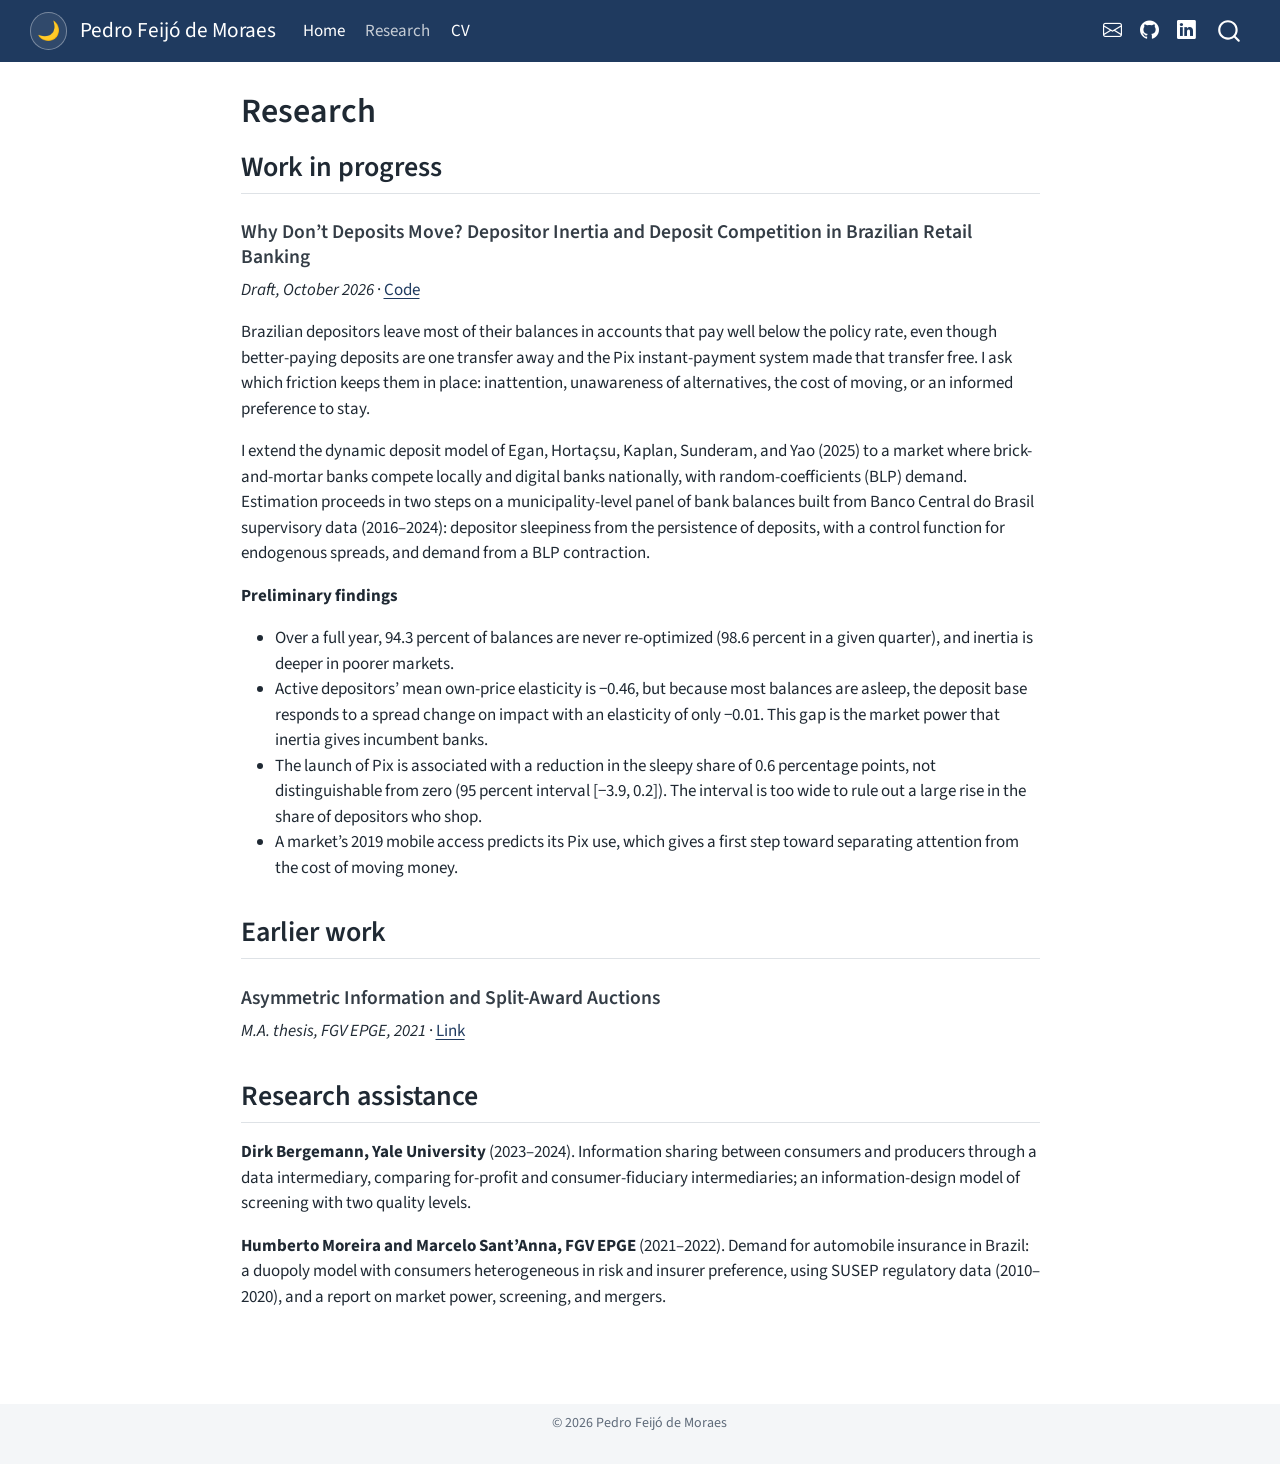
==== docs/research.html @ 3ba35880 "Initial site" ====
<!DOCTYPE html>
<html xmlns="http://www.w3.org/1999/xhtml" lang="en" xml:lang="en"><head>

<meta charset="utf-8">
<meta name="generator" content="quarto-1.10.19">

<meta name="viewport" content="width=device-width, initial-scale=1.0, user-scalable=yes">


<title>Research – Pedro Feijó de Moraes</title>
<style>
/* Default styles provided by pandoc.
** See https://pandoc.org/MANUAL.html#variables-for-html for config info.
*/
span.smallcaps{font-variant: small-caps;}
div.columns{display: flex; gap: 1.5em;}
div.column{flex: auto;}
@media screen {
div.columns{gap: min(4vw, 1.5em);}
div.column{overflow-x: auto;}
}
div.hanging-indent{margin-left: 1.5em; text-indent: -1.5em;}
ul.task-list{list-style: none;}
ul.task-list li input[type="checkbox"] {
  width: 0.8em;
  margin: 0 0.8em 0.2em -1em; /* quarto-specific, see https://github.com/quarto-dev/quarto-cli/issues/4556 */ 
  vertical-align: middle;
}
</style>


<script src="site_libs/quarto-nav/quarto-nav.js"></script>
<script src="site_libs/quarto-nav/headroom.min.js"></script>
<script src="site_libs/clipboard/clipboard.min.js"></script>
<script src="site_libs/quarto-search/autocomplete.umd.js"></script>
<script src="site_libs/quarto-search/fuse.min.js"></script>
<script src="site_libs/quarto-search/quarto-search.js"></script>
<meta name="quarto:offset" content="./">
<script src="site_libs/quarto-html/quarto.js" type="module"></script>
<script src="site_libs/quarto-html/tabsets/tabsets.js" type="module"></script>
<script src="site_libs/quarto-html/popper.min.js"></script>
<script src="site_libs/quarto-html/tippy.umd.min.js"></script>
<script src="site_libs/quarto-html/anchor.min.js"></script>
<link href="site_libs/quarto-html/tippy.css" rel="stylesheet">
<link href="site_libs/quarto-html/quarto-syntax-highlighting-bf27225e3a48a9273f3daa8f8e829971.css" rel="stylesheet" class="quarto-color-scheme" id="quarto-text-highlighting-styles">
<link href="site_libs/quarto-html/quarto-syntax-highlighting-dark-b626d73c4c936ccc3cb08be7d45d1df6.css" rel="stylesheet" class="quarto-color-scheme quarto-color-alternate" id="quarto-text-highlighting-styles">
<link href="site_libs/quarto-html/quarto-syntax-highlighting-bf27225e3a48a9273f3daa8f8e829971.css" rel="stylesheet" class="quarto-color-scheme-extra" id="quarto-text-highlighting-styles">
<script src="site_libs/bootstrap/bootstrap.min.js"></script>
<link href="site_libs/bootstrap/bootstrap-icons.css" rel="stylesheet">
<link href="site_libs/bootstrap/bootstrap-3807ac1001681c2d82d5c0e9f67bdc67.min.css" rel="stylesheet" append-hash="true" class="quarto-color-scheme" id="quarto-bootstrap" data-mode="light">
<link href="site_libs/bootstrap/bootstrap-dark-e2264db2a15d56cf4377d426c6106c32.min.css" rel="stylesheet" append-hash="true" class="quarto-color-scheme quarto-color-alternate" id="quarto-bootstrap" data-mode="dark">
<link href="site_libs/bootstrap/bootstrap-3807ac1001681c2d82d5c0e9f67bdc67.min.css" rel="stylesheet" append-hash="true" class="quarto-color-scheme-extra" id="quarto-bootstrap" data-mode="light">
<script id="quarto-search-options" type="application/json">{
  "location": "navbar",
  "copy-button": false,
  "collapse-after": 3,
  "panel-placement": "end",
  "type": "overlay",
  "limit": 50,
  "keyboard-shortcut": [
    "f",
    "/",
    "s"
  ],
  "show-item-context": false,
  "language": {
    "search-no-results-text": "No results",
    "search-matching-documents-text": "matching documents",
    "search-copy-link-title": "Copy link to search",
    "search-hide-matches-text": "Hide additional matches",
    "search-more-match-text": "more match in this document",
    "search-more-matches-text": "more matches in this document",
    "search-clear-button-title": "Clear",
    "search-text-placeholder": "",
    "search-detached-cancel-button-title": "Cancel",
    "search-submit-button-title": "Submit",
    "search-label": "Search"
  }
}</script>
<style>html{ scroll-behavior: smooth; }</style>


<link rel="stylesheet" href="styles.css">
</head>

<body class="nav-fixed fullcontent quarto-light"><script id="quarto-html-before-body" type="application/javascript">
    const toggleBodyColorMode = (bsSheetEl) => {
      const mode = bsSheetEl.getAttribute("data-mode");
      const bodyEl = window.document.querySelector("body");
      if (mode === "dark") {
        bodyEl.classList.add("quarto-dark");
        bodyEl.classList.remove("quarto-light");
      } else {
        bodyEl.classList.add("quarto-light");
        bodyEl.classList.remove("quarto-dark");
      }
    }
    const toggleBodyColorPrimary = () => {
      const bsSheetEl = window.document.querySelector("link#quarto-bootstrap:not([rel=disabled-stylesheet])");
      if (bsSheetEl) {
        toggleBodyColorMode(bsSheetEl);
      }
    }
    const setColorSchemeToggle = (alternate) => {
      const toggles = window.document.querySelectorAll('.quarto-color-scheme-toggle');
      for (let i=0; i < toggles.length; i++) {
        const toggle = toggles[i];
        if (toggle) {
          if (alternate) {
            toggle.classList.add("alternate");
          } else {
            toggle.classList.remove("alternate");
          }
        }
      }
    };
    const toggleColorMode = (alternate) => {
      // Switch the stylesheets
      const primaryStylesheets = window.document.querySelectorAll('link.quarto-color-scheme:not(.quarto-color-alternate)');
      const alternateStylesheets = window.document.querySelectorAll('link.quarto-color-scheme.quarto-color-alternate');
      manageTransitions('#quarto-margin-sidebar .nav-link', false);
      if (alternate) {
        // note: dark is layered on light, we don't disable primary!
        enableStylesheet(alternateStylesheets);
        for (const sheetNode of alternateStylesheets) {
          if (sheetNode.id === "quarto-bootstrap") {
            toggleBodyColorMode(sheetNode);
          }
        }
      } else {
        disableStylesheet(alternateStylesheets);
        enableStylesheet(primaryStylesheets)
        toggleBodyColorPrimary();
      }
      manageTransitions('#quarto-margin-sidebar .nav-link', true);
      // Switch the toggles
      setColorSchemeToggle(alternate)
      // Hack to workaround the fact that safari doesn't
      // properly recolor the scrollbar when toggling (#1455)
      if (navigator.userAgent.indexOf('Safari') > 0 && navigator.userAgent.indexOf('Chrome') == -1) {
        manageTransitions("body", false);
        window.scrollTo(0, 1);
        setTimeout(() => {
          window.scrollTo(0, 0);
          manageTransitions("body", true);
        }, 40);
      }
    }
    const disableStylesheet = (stylesheets) => {
      for (let i=0; i < stylesheets.length; i++) {
        const stylesheet = stylesheets[i];
        stylesheet.rel = 'disabled-stylesheet';
      }
    }
    const enableStylesheet = (stylesheets) => {
      for (let i=0; i < stylesheets.length; i++) {
        const stylesheet = stylesheets[i];
        if(stylesheet.rel !== 'stylesheet') { // for Chrome, which will still FOUC without this check
          stylesheet.rel = 'stylesheet';
        }
      }
    }
    const manageTransitions = (selector, allowTransitions) => {
      const els = window.document.querySelectorAll(selector);
      for (let i=0; i < els.length; i++) {
        const el = els[i];
        if (allowTransitions) {
          el.classList.remove('notransition');
        } else {
          el.classList.add('notransition');
        }
      }
    }
    const isFileUrl = () => {
      return window.location.protocol === 'file:';
    }
    const hasAlternateSentinel = () => {
      let styleSentinel = getColorSchemeSentinel();
      if (styleSentinel !== null) {
        return styleSentinel === "alternate";
      } else {
        return false;
      }
    }
    const setStyleSentinel = (alternate) => {
      const value = alternate ? "alternate" : "default";
      if (!isFileUrl()) {
        window.localStorage.setItem("quarto-color-scheme", value);
      } else {
        localAlternateSentinel = value;
      }
    }
    const getColorSchemeSentinel = () => {
      if (!isFileUrl()) {
        const storageValue = window.localStorage.getItem("quarto-color-scheme");
        return storageValue != null ? storageValue : localAlternateSentinel;
      } else {
        return localAlternateSentinel;
      }
    }
    const toggleGiscusIfUsed = (isAlternate, darkModeDefault) => {
      const baseTheme = document.querySelector('#giscus-base-theme')?.value ?? 'light';
      const alternateTheme = document.querySelector('#giscus-alt-theme')?.value ?? 'dark';
      let newTheme = '';
      if(authorPrefersDark) {
        newTheme = isAlternate ? baseTheme : alternateTheme;
      } else {
        newTheme = isAlternate ? alternateTheme : baseTheme;
      }
      const changeGiscusTheme = () => {
        // From: https://github.com/giscus/giscus/issues/336
        const sendMessage = (message) => {
          const iframe = document.querySelector('iframe.giscus-frame');
          if (!iframe) return;
          iframe.contentWindow.postMessage({ giscus: message }, 'https://giscus.app');
        }
        sendMessage({
          setConfig: {
            theme: newTheme
          }
        });
      }
      const isGiscussLoaded = window.document.querySelector('iframe.giscus-frame') !== null;
      if (isGiscussLoaded) {
        changeGiscusTheme();
      }
    };
    const authorPrefersDark = false;
    const darkModeDefault = authorPrefersDark;
      document.querySelector('link#quarto-text-highlighting-styles.quarto-color-scheme-extra').rel = 'disabled-stylesheet';
      document.querySelector('link#quarto-bootstrap.quarto-color-scheme-extra').rel = 'disabled-stylesheet';
    let localAlternateSentinel = darkModeDefault ? 'alternate' : 'default';
    // Dark / light mode switch
    window.quartoToggleColorScheme = () => {
      // Read the current dark / light value
      let toAlternate = !hasAlternateSentinel();
      toggleColorMode(toAlternate);
      setStyleSentinel(toAlternate);
      toggleGiscusIfUsed(toAlternate, darkModeDefault);
      window.dispatchEvent(new Event('resize'));
    };
    // Switch to dark mode if need be
    if (hasAlternateSentinel()) {
      toggleColorMode(true);
    } else {
      toggleColorMode(false);
    }
  </script>

<div id="quarto-search-results"></div>
  <header id="quarto-header" class="headroom fixed-top">
    <nav class="navbar navbar-expand-lg " data-bs-theme="dark">
      <div class="navbar-container container-fluid">
      <div class="navbar-brand-container mx-auto">
    <a class="navbar-brand" href="./index.html">
    <span class="navbar-title">Pedro Feijó de Moraes</span>
    </a>
  </div>
            <div id="quarto-search" class="" title="Search"></div>
          <button class="navbar-toggler" type="button" data-bs-toggle="collapse" data-bs-target="#navbarCollapse" aria-controls="navbarCollapse" role="menu" aria-expanded="false" aria-label="Toggle navigation" onclick="if (window.quartoToggleHeadroom) { window.quartoToggleHeadroom(); }">
  <span class="navbar-toggler-icon"></span>
</button>
          <div class="collapse navbar-collapse" id="navbarCollapse">
            <ul class="navbar-nav navbar-nav-scroll me-auto">
  <li class="nav-item">
    <a class="nav-link" href="./index.html"> 
<span class="menu-text">Home</span></a>
  </li>  
  <li class="nav-item">
    <a class="nav-link active" href="./research.html" aria-current="page"> 
<span class="menu-text">Research</span></a>
  </li>  
  <li class="nav-item">
    <a class="nav-link" href="./cv.html"> 
<span class="menu-text">CV</span></a>
  </li>  
</ul>
            <ul class="navbar-nav navbar-nav-scroll ms-auto">
  <li class="nav-item compact">
    <a class="nav-link" href="mailto:pedro.feijodemoraes@yale.edu"> <i class="bi bi-envelope" role="img" aria-label="Email">
</i> 
<span class="menu-text"></span></a>
  </li>  
  <li class="nav-item compact">
    <a class="nav-link" href="https://github.com/PFeijodeMoraes23"> <i class="bi bi-github" role="img" aria-label="GitHub">
</i> 
<span class="menu-text"></span></a>
  </li>  
  <li class="nav-item compact">
    <a class="nav-link" href="https://bit.ly/3qxJaco"> <i class="bi bi-linkedin" role="img" aria-label="LinkedIn">
</i> 
<span class="menu-text"></span></a>
  </li>  
</ul>
          </div> <!-- /navcollapse -->
            <div class="quarto-navbar-tools">
  <a href="" class="quarto-color-scheme-toggle quarto-navigation-tool  px-1" onclick="window.quartoToggleColorScheme(); return false;" title="Toggle dark mode"><i class="bi"></i></a>
</div>
      </div> <!-- /container-fluid -->
    </nav>
</header>
<!-- content -->
<div id="quarto-content" class="quarto-container page-columns page-rows-contents page-layout-article page-navbar">
<!-- sidebar -->
<!-- margin-sidebar -->
    
<!-- main -->
<main class="content" id="quarto-document-content">


<header id="title-block-header" class="quarto-title-block default">
<div class="quarto-title">
<h1 class="title">Research</h1>
</div>



<div class="quarto-title-meta">

    
  
    
  </div>
  


</header>


<section id="work-in-progress" class="level2">
<h2 class="anchored" data-anchor-id="work-in-progress">Work in progress</h2>
<section id="why-dont-deposits-move-depositor-inertia-and-deposit-competition-in-brazilian-retail-banking" class="level3">
<h3 class="anchored" data-anchor-id="why-dont-deposits-move-depositor-inertia-and-deposit-competition-in-brazilian-retail-banking">Why Don’t Deposits Move? Depositor Inertia and Deposit Competition in Brazilian Retail Banking</h3>
<p><em>Draft, October 2026</em> · <a href="https://github.com/PFeijodeMoraes23/Deposit_Competition_Code">Code</a></p>
<p>Brazilian depositors leave most of their balances in accounts that pay well below the policy rate, even though better-paying deposits are one transfer away and the Pix instant-payment system made that transfer free. I ask which friction keeps them in place: inattention, unawareness of alternatives, the cost of moving, or an informed preference to stay.</p>
<p>I extend the dynamic deposit model of Egan, Hortaçsu, Kaplan, Sunderam, and Yao (2025) to a market where brick-and-mortar banks compete locally and digital banks nationally, with random-coefficients (BLP) demand. Estimation proceeds in two steps on a municipality-level panel of bank balances built from Banco Central do Brasil supervisory data (2016–2024): depositor sleepiness from the persistence of deposits, with a control function for endogenous spreads, and demand from a BLP contraction.</p>
<p><strong>Preliminary findings</strong></p>
<ul>
<li>Over a full year, 94.3 percent of balances are never re-optimized (98.6 percent in a given quarter), and inertia is deeper in poorer markets.</li>
<li>Active depositors’ mean own-price elasticity is −0.46, but because most balances are asleep, the deposit base responds to a spread change on impact with an elasticity of only −0.01. This gap is the market power that inertia gives incumbent banks.</li>
<li>The launch of Pix is associated with a reduction in the sleepy share of 0.6 percentage points, not distinguishable from zero (95 percent interval [−3.9, 0.2]). The interval is too wide to rule out a large rise in the share of depositors who shop.</li>
<li>A market’s 2019 mobile access predicts its Pix use, which gives a first step toward separating attention from the cost of moving money.</li>
</ul>
</section>
</section>
<section id="earlier-work" class="level2">
<h2 class="anchored" data-anchor-id="earlier-work">Earlier work</h2>
<section id="asymmetric-information-and-split-award-auctions" class="level3">
<h3 class="anchored" data-anchor-id="asymmetric-information-and-split-award-auctions">Asymmetric Information and Split-Award Auctions</h3>
<p><em>M.A.&nbsp;thesis, FGV EPGE, 2021</em> · <a href="https://hdl.handle.net/10438/30694">Link</a></p>
</section>
</section>
<section id="research-assistance" class="level2">
<h2 class="anchored" data-anchor-id="research-assistance">Research assistance</h2>
<p><strong>Dirk Bergemann, Yale University</strong> (2023–2024). Information sharing between consumers and producers through a data intermediary, comparing for-profit and consumer-fiduciary intermediaries; an information-design model of screening with two quality levels.</p>
<p><strong>Humberto Moreira and Marcelo Sant’Anna, FGV EPGE</strong> (2021–2022). Demand for automobile insurance in Brazil: a duopoly model with consumers heterogeneous in risk and insurer preference, using SUSEP regulatory data (2010–2020), and a report on market power, screening, and mergers.</p>


</section>

</main> <!-- /main -->
<!-- ============================================================
  theme-toggle.html  –  Moon/sun button for light/dark mode
  Included after the body by _quarto.yml. Quarto still handles the
  switch itself (and remembers the choice); this only replaces its
  navbar icon with a round button at the top left showing 🌙 in
  light mode and ☀️ in dark mode. The default icon is hidden in
  styles.css.
  ============================================================ -->
<script>
(function () {
  function isDark() { return document.body.classList.contains("quarto-dark"); }
  function paint(btn) {
    btn.textContent = isDark() ? "☀️" : "🌙";
    btn.setAttribute("aria-label", isDark() ? "Switch to light mode" : "Switch to dark mode");
    btn.title = btn.getAttribute("aria-label");
  }
  function init() {
    var quartoToggle = document.querySelector("a.quarto-color-scheme-toggle");
    var navbar = document.querySelector("#quarto-header nav .navbar-container")
              || document.querySelector("nav.navbar .container-fluid");
    if (!quartoToggle || !navbar) { return; }
    var btn = document.createElement("button");
    btn.id = "pfm-theme-toggle";
    btn.type = "button";
    btn.className = "pfm-theme-toggle";
    paint(btn);
    btn.addEventListener("click", function () {
      quartoToggle.click();            // Quarto swaps the stylesheets
      setTimeout(function () { paint(btn); }, 50);
    });
    navbar.insertBefore(btn, navbar.firstChild);
  }
  if (document.readyState === "loading") {
    document.addEventListener("DOMContentLoaded", init);
  } else { init(); }
})();
</script>
<script id="quarto-html-after-body" type="application/javascript">
  window.document.addEventListener("DOMContentLoaded", function (event) {
    // Ensure there is a toggle, if there isn't float one in the top right
    if (window.document.querySelector('.quarto-color-scheme-toggle') === null) {
      const a = window.document.createElement('a');
      a.classList.add('top-right');
      a.classList.add('quarto-color-scheme-toggle');
      a.href = "";
      a.onclick = function() { try { window.quartoToggleColorScheme(); } catch {} return false; };
      const i = window.document.createElement("i");
      i.classList.add('bi');
      a.appendChild(i);
      window.document.body.appendChild(a);
    }
    setColorSchemeToggle(hasAlternateSentinel())
    const icon = "";
    const anchorJS = new window.AnchorJS();
    anchorJS.options = {
      placement: 'right',
      icon: icon
    };
    anchorJS.add('.anchored');
    const isCodeAnnotation = (el) => {
      for (const clz of el.classList) {
        if (clz.startsWith('code-annotation-')) {                     
          return true;
        }
      }
      return false;
    }
    const onCopySuccess = function(e) {
      // button target
      const button = e.trigger;
      // don't keep focus
      button.blur();
      // flash "checked"
      button.classList.add('code-copy-button-checked');
      var currentTitle = button.getAttribute("title");
      button.setAttribute("title", "Copied!");
      let tooltip;
      if (window.bootstrap) {
        button.setAttribute("data-bs-toggle", "tooltip");
        button.setAttribute("data-bs-placement", "left");
        button.setAttribute("data-bs-title", "Copied!");
        tooltip = new bootstrap.Tooltip(button, 
          { trigger: "manual", 
            customClass: "code-copy-button-tooltip",
            offset: [0, -8]});
        tooltip.show();    
      }
      setTimeout(function() {
        if (tooltip) {
          tooltip.hide();
          button.removeAttribute("data-bs-title");
          button.removeAttribute("data-bs-toggle");
          button.removeAttribute("data-bs-placement");
        }
        button.setAttribute("title", currentTitle);
        button.classList.remove('code-copy-button-checked');
      }, 1000);
      // clear code selection
      e.clearSelection();
    }
    const getTextToCopy = function(trigger) {
      const outerScaffold = trigger.parentElement.cloneNode(true);
      const codeEl = outerScaffold.querySelector('code');
      for (const childEl of codeEl.children) {
        if (isCodeAnnotation(childEl)) {
          childEl.remove();
        }
      }
      return codeEl.innerText;
    }
    const clipboard = new window.ClipboardJS('.code-copy-button:not([data-in-quarto-modal])', {
      text: getTextToCopy
    });
    clipboard.on('success', onCopySuccess);
    if (window.document.getElementById('quarto-embedded-source-code-modal')) {
      const clipboardModal = new window.ClipboardJS('.code-copy-button[data-in-quarto-modal]', {
        text: getTextToCopy,
        container: window.document.getElementById('quarto-embedded-source-code-modal')
      });
      clipboardModal.on('success', onCopySuccess);
    }
      var localhostRegex = new RegExp(/^(?:http|https):\/\/localhost\:?[0-9]*\//);
      var mailtoRegex = new RegExp(/^mailto:/);
        var filterRegex = new RegExp("https:\/\/pfeijodemoraes23\.github\.io");
      var isInternal = (href) => {
          return filterRegex.test(href) || localhostRegex.test(href) || mailtoRegex.test(href);
      }
      // Inspect non-navigation links and adorn them if external
     var links = window.document.querySelectorAll('a[href]:not(.nav-link):not(.navbar-brand):not(.toc-action):not(.sidebar-link):not(.sidebar-item-toggle):not(.pagination-link):not(.no-external):not([aria-hidden]):not(.dropdown-item):not(.quarto-navigation-tool):not(.about-link)');
      for (var i=0; i<links.length; i++) {
        const link = links[i];
        if (!isInternal(link.href)) {
          // undo the damage that might have been done by quarto-nav.js in the case of
          // links that we want to consider external
          if (link.dataset.originalHref !== undefined) {
            link.href = link.dataset.originalHref;
          }
        }
      }
    function tippyHover(el, contentFn, onTriggerFn, onUntriggerFn) {
      const config = {
        allowHTML: true,
        maxWidth: 500,
        delay: 100,
        arrow: false,
        appendTo: function(el) {
            return el.parentElement;
        },
        interactive: true,
        interactiveBorder: 10,
        theme: 'quarto',
        placement: 'bottom-start',
      };
      if (contentFn) {
        config.content = contentFn;
      }
      if (onTriggerFn) {
        config.onTrigger = onTriggerFn;
      }
      if (onUntriggerFn) {
        config.onUntrigger = onUntriggerFn;
      }
      window.tippy(el, config); 
    }
    const noterefs = window.document.querySelectorAll('a[role="doc-noteref"]');
    for (var i=0; i<noterefs.length; i++) {
      const ref = noterefs[i];
      tippyHover(ref, function() {
        // use id or data attribute instead here
        let href = ref.getAttribute('data-footnote-href') || ref.getAttribute('href');
        try { href = new URL(href).hash; } catch {}
        const id = href.replace(/^#\/?/, "");
        const note = window.document.getElementById(id);
        if (note) {
          return note.innerHTML;
        } else {
          return "";
        }
      });
    }
    const xrefs = window.document.querySelectorAll('a.quarto-xref');
    const processXRef = (id, note) => {
      // Strip column container classes
      const stripColumnClz = (el) => {
        el.classList.remove("page-full", "page-columns");
        if (el.children) {
          for (const child of el.children) {
            stripColumnClz(child);
          }
        }
      }
      stripColumnClz(note)
      if (id === null || id.startsWith('sec-')) {
        // Special case sections, only their first couple elements
        const container = document.createElement("div");
        if (note.children && note.children.length > 2) {
          container.appendChild(note.children[0].cloneNode(true));
          for (let i = 1; i < note.children.length; i++) {
            const child = note.children[i];
            if (child.tagName === "P" && child.innerText === "") {
              continue;
            } else {
              container.appendChild(child.cloneNode(true));
              break;
            }
          }
          if (window.Quarto?.typesetMath) {
            window.Quarto.typesetMath(container);
          }
          return container.innerHTML
        } else {
          if (window.Quarto?.typesetMath) {
            window.Quarto.typesetMath(note);
          }
          return note.innerHTML;
        }
      } else {
        // Remove any anchor links if they are present
        const anchorLink = note.querySelector('a.anchorjs-link');
        if (anchorLink) {
          anchorLink.remove();
        }
        if (window.Quarto?.typesetMath) {
          window.Quarto.typesetMath(note);
        }
        if (note.classList.contains("callout")) {
          return note.outerHTML;
        } else {
          return note.innerHTML;
        }
      }
    }
    for (var i=0; i<xrefs.length; i++) {
      const xref = xrefs[i];
      tippyHover(xref, undefined, function(instance) {
        instance.disable();
        let url = xref.getAttribute('href');
        let hash = undefined; 
        if (url.startsWith('#')) {
          hash = url;
        } else {
          try { hash = new URL(url).hash; } catch {}
        }
        if (hash) {
          const id = hash.replace(/^#\/?/, "");
          const note = window.document.getElementById(id);
          if (note !== null) {
            try {
              const html = processXRef(id, note.cloneNode(true));
              instance.setContent(html);
            } finally {
              instance.enable();
              instance.show();
            }
          } else {
            // See if we can fetch this
            fetch(url.split('#')[0])
            .then(res => res.text())
            .then(html => {
              const parser = new DOMParser();
              const htmlDoc = parser.parseFromString(html, "text/html");
              const note = htmlDoc.getElementById(id);
              if (note !== null) {
                const html = processXRef(id, note);
                instance.setContent(html);
              } 
            }).finally(() => {
              instance.enable();
              instance.show();
            });
          }
        } else {
          // See if we can fetch a full url (with no hash to target)
          // This is a special case and we should probably do some content thinning / targeting
          fetch(url)
          .then(res => res.text())
          .then(html => {
            const parser = new DOMParser();
            const htmlDoc = parser.parseFromString(html, "text/html");
            const note = htmlDoc.querySelector('main.content');
            if (note !== null) {
              // This should only happen for chapter cross references
              // (since there is no id in the URL)
              // remove the first header
              if (note.children.length > 0 && note.children[0].tagName === "HEADER") {
                note.children[0].remove();
              }
              const html = processXRef(null, note);
              instance.setContent(html);
            } 
          }).finally(() => {
            instance.enable();
            instance.show();
          });
        }
      }, function(instance) {
      });
    }
        let selectedAnnoteEl;
        const selectorForAnnotation = ( cell, annotation) => {
          let cellAttr = 'data-code-cell="' + cell + '"';
          let lineAttr = 'data-code-annotation="' +  annotation + '"';
          const selector = 'span[' + cellAttr + '][' + lineAttr + ']';
          return selector;
        }
        const selectCodeLines = (annoteEl) => {
          const doc = window.document;
          const targetCell = annoteEl.getAttribute("data-target-cell");
          const targetAnnotation = annoteEl.getAttribute("data-target-annotation");
          const annoteSpan = window.document.querySelector(selectorForAnnotation(targetCell, targetAnnotation));
          const lines = annoteSpan.getAttribute("data-code-lines").split(",");
          const lineIds = lines.map((line) => {
            return targetCell + "-" + line;
          })
          let top = null;
          let height = null;
          let parent = null;
          if (lineIds.length > 0) {
              //compute the position of the single el (top and bottom and make a div)
              const el = window.document.getElementById(lineIds[0]);
              top = el.offsetTop;
              height = el.offsetHeight;
              parent = el.parentElement.parentElement;
            if (lineIds.length > 1) {
              const lastEl = window.document.getElementById(lineIds[lineIds.length - 1]);
              const bottom = lastEl.offsetTop + lastEl.offsetHeight;
              height = bottom - top;
            }
            if (top !== null && height !== null && parent !== null) {
              // cook up a div (if necessary) and position it 
              let div = window.document.getElementById("code-annotation-line-highlight");
              if (div === null) {
                div = window.document.createElement("div");
                div.setAttribute("id", "code-annotation-line-highlight");
                div.style.position = 'absolute';
                parent.appendChild(div);
              }
              div.style.top = top - 2 + "px";
              div.style.height = height + 4 + "px";
              div.style.left = 0;
              let gutterDiv = window.document.getElementById("code-annotation-line-highlight-gutter");
              if (gutterDiv === null) {
                gutterDiv = window.document.createElement("div");
                gutterDiv.setAttribute("id", "code-annotation-line-highlight-gutter");
                gutterDiv.style.position = 'absolute';
                const codeCell = window.document.getElementById(targetCell);
                const gutter = codeCell.querySelector('.code-annotation-gutter');
                gutter.appendChild(gutterDiv);
              }
              gutterDiv.style.top = top - 2 + "px";
              gutterDiv.style.height = height + 4 + "px";
            }
            selectedAnnoteEl = annoteEl;
          }
        };
        const unselectCodeLines = () => {
          const elementsIds = ["code-annotation-line-highlight", "code-annotation-line-highlight-gutter"];
          elementsIds.forEach((elId) => {
            const div = window.document.getElementById(elId);
            if (div) {
              div.remove();
            }
          });
          selectedAnnoteEl = undefined;
        };
          // Handle positioning of the toggle
      window.addEventListener(
        "resize",
        throttle(() => {
          elRect = undefined;
          if (selectedAnnoteEl) {
            selectCodeLines(selectedAnnoteEl);
          }
        }, 10)
      );
      function throttle(fn, ms) {
      let throttle = false;
      let timer;
        return (...args) => {
          if(!throttle) { // first call gets through
              fn.apply(this, args);
              throttle = true;
          } else { // all the others get throttled
              if(timer) clearTimeout(timer); // cancel #2
              timer = setTimeout(() => {
                fn.apply(this, args);
                timer = throttle = false;
              }, ms);
          }
        };
      }
        // Attach click handler to the DT
        const annoteDls = window.document.querySelectorAll('dt[data-target-cell]');
        for (const annoteDlNode of annoteDls) {
          annoteDlNode.addEventListener('click', (event) => {
            const clickedEl = event.target;
            if (clickedEl !== selectedAnnoteEl) {
              unselectCodeLines();
              const activeEl = window.document.querySelector('dt[data-target-cell].code-annotation-active');
              if (activeEl) {
                activeEl.classList.remove('code-annotation-active');
              }
              selectCodeLines(clickedEl);
              clickedEl.classList.add('code-annotation-active');
            } else {
              // Unselect the line
              unselectCodeLines();
              clickedEl.classList.remove('code-annotation-active');
            }
          });
        }
    const findCites = (el) => {
      const parentEl = el.parentElement;
      if (parentEl) {
        const cites = parentEl.dataset.cites;
        if (cites) {
          return {
            el,
            cites: cites.split(' ')
          };
        } else {
          return findCites(el.parentElement)
        }
      } else {
        return undefined;
      }
    };
    var bibliorefs = window.document.querySelectorAll('a[role="doc-biblioref"]');
    for (var i=0; i<bibliorefs.length; i++) {
      const ref = bibliorefs[i];
      const citeInfo = findCites(ref);
      if (citeInfo) {
        tippyHover(citeInfo.el, function() {
          var popup = window.document.createElement('div');
          citeInfo.cites.forEach(function(cite) {
            var citeDiv = window.document.createElement('div');
            citeDiv.classList.add('hanging-indent');
            citeDiv.classList.add('csl-entry');
            var biblioDiv = window.document.getElementById('ref-' + cite);
            if (biblioDiv) {
              citeDiv.innerHTML = biblioDiv.innerHTML;
            }
            popup.appendChild(citeDiv);
          });
          return popup.innerHTML;
        });
      }
    }
  });
  </script>
</div> <!-- /content -->
<footer class="footer">
  <div class="nav-footer">
    <div class="nav-footer-left">
      &nbsp;
    </div>   
    <div class="nav-footer-center">
<p>© 2026 Pedro Feijó de Moraes</p>
</div>
    <div class="nav-footer-right">
      &nbsp;
    </div>
  </div>
</footer>




<script src="site_libs/quarto-html/zenscroll-min.js"></script>
</body></html>
---- docs/site_libs/quarto-html/tippy.css ----
.tippy-box[data-animation=fade][data-state=hidden]{opacity:0}[data-tippy-root]{max-width:calc(100vw - 10px)}.tippy-box{position:relative;background-color:#333;color:#fff;border-radius:4px;font-size:14px;line-height:1.4;white-space:normal;outline:0;transition-property:transform,visibility,opacity}.tippy-box[data-placement^=top]>.tippy-arrow{bottom:0}.tippy-box[data-placement^=top]>.tippy-arrow:before{bottom:-7px;left:0;border-width:8px 8px 0;border-top-color:initial;transform-origin:center top}.tippy-box[data-placement^=bottom]>.tippy-arrow{top:0}.tippy-box[data-placement^=bottom]>.tippy-arrow:before{top:-7px;left:0;border-width:0 8px 8px;border-bottom-color:initial;transform-origin:center bottom}.tippy-box[data-placement^=left]>.tippy-arrow{right:0}.tippy-box[data-placement^=left]>.tippy-arrow:before{border-width:8px 0 8px 8px;border-left-color:initial;right:-7px;transform-origin:center left}.tippy-box[data-placement^=right]>.tippy-arrow{left:0}.tippy-box[data-placement^=right]>.tippy-arrow:before{left:-7px;border-width:8px 8px 8px 0;border-right-color:initial;transform-origin:center right}.tippy-box[data-inertia][data-state=visible]{transition-timing-function:cubic-bezier(.54,1.5,.38,1.11)}.tippy-arrow{width:16px;height:16px;color:#333}.tippy-arrow:before{content:"";position:absolute;border-color:transparent;border-style:solid}.tippy-content{position:relative;padding:5px 9px;z-index:1}
---- docs/site_libs/quarto-html/quarto-syntax-highlighting-bf27225e3a48a9273f3daa8f8e829971.css ----
/* quarto syntax highlight colors */
:root {
  --quarto-hl-ot-color: #003B4F;
  --quarto-hl-at-color: #657422;
  --quarto-hl-ss-color: #20794D;
  --quarto-hl-an-color: #5E5E5E;
  --quarto-hl-fu-color: #4758AB;
  --quarto-hl-st-color: #20794D;
  --quarto-hl-cf-color: #003B4F;
  --quarto-hl-op-color: #5E5E5E;
  --quarto-hl-er-color: #AD0000;
  --quarto-hl-bn-color: #AD0000;
  --quarto-hl-al-color: #AD0000;
  --quarto-hl-va-color: #111111;
  --quarto-hl-bu-color: inherit;
  --quarto-hl-ex-color: inherit;
  --quarto-hl-pp-color: #AD0000;
  --quarto-hl-in-color: #5E5E5E;
  --quarto-hl-vs-color: #20794D;
  --quarto-hl-wa-color: #5E5E5E;
  --quarto-hl-do-color: #5E5E5E;
  --quarto-hl-im-color: #00769E;
  --quarto-hl-ch-color: #20794D;
  --quarto-hl-dt-color: #AD0000;
  --quarto-hl-fl-color: #AD0000;
  --quarto-hl-co-color: #5E5E5E;
  --quarto-hl-cv-color: #5E5E5E;
  --quarto-hl-cn-color: #8f5902;
  --quarto-hl-sc-color: #5E5E5E;
  --quarto-hl-dv-color: #AD0000;
  --quarto-hl-kw-color: #003B4F;
}

/* other quarto variables */
:root {
  --quarto-font-monospace: SFMono-Regular, Menlo, Monaco, Consolas, "Liberation Mono", "Courier New", monospace;
}

/* syntax highlight based on Pandoc's rules */
pre > code.sourceCode > span {
  color: #003B4F;
}

code.sourceCode > span {
  color: #003B4F;
}

div.sourceCode,
div.sourceCode pre.sourceCode {
  color: #003B4F;
}

/* Normal */
code span {
  color: #003B4F;
}

/* Alert */
code span.al {
  color: #AD0000;
  font-style: inherit;
}

/* Annotation */
code span.an {
  color: #5E5E5E;
  font-style: inherit;
}

/* Attribute */
code span.at {
  color: #657422;
  font-style: inherit;
}

/* BaseN */
code span.bn {
  color: #AD0000;
  font-style: inherit;
}

/* BuiltIn */
code span.bu {
  font-style: inherit;
}

/* ControlFlow */
code span.cf {
  color: #003B4F;
  font-weight: bold;
  font-style: inherit;
}

/* Char */
code span.ch {
  color: #20794D;
  font-style: inherit;
}

/* Constant */
code span.cn {
  color: #8f5902;
  font-style: inherit;
}

/* Comment */
code span.co {
  color: #5E5E5E;
  font-style: inherit;
}

/* CommentVar */
code span.cv {
  color: #5E5E5E;
  font-style: italic;
}

/* Documentation */
code span.do {
  color: #5E5E5E;
  font-style: italic;
}

/* DataType */
code span.dt {
  color: #AD0000;
  font-style: inherit;
}

/* DecVal */
code span.dv {
  color: #AD0000;
  font-style: inherit;
}

/* Error */
code span.er {
  color: #AD0000;
  font-style: inherit;
}

/* Extension */
code span.ex {
  font-style: inherit;
}

/* Float */
code span.fl {
  color: #AD0000;
  font-style: inherit;
}

/* Function */
code span.fu {
  color: #4758AB;
  font-style: inherit;
}

/* Import */
code span.im {
  color: #00769E;
  font-style: inherit;
}

/* Information */
code span.in {
  color: #5E5E5E;
  font-style: inherit;
}

/* Keyword */
code span.kw {
  color: #003B4F;
  font-weight: bold;
  font-style: inherit;
}

/* Operator */
code span.op {
  color: #5E5E5E;
  font-style: inherit;
}

/* Other */
code span.ot {
  color: #003B4F;
  font-style: inherit;
}

/* Preprocessor */
code span.pp {
  color: #AD0000;
  font-style: inherit;
}

/* SpecialChar */
code span.sc {
  color: #5E5E5E;
  font-style: inherit;
}

/* SpecialString */
code span.ss {
  color: #20794D;
  font-style: inherit;
}

/* String */
code span.st {
  color: #20794D;
  font-style: inherit;
}

/* Variable */
code span.va {
  color: #111111;
  font-style: inherit;
}

/* VerbatimString */
code span.vs {
  color: #20794D;
  font-style: inherit;
}

/* Warning */
code span.wa {
  color: #5E5E5E;
  font-style: italic;
}

.prevent-inlining {
  content: "</";
}

/*# sourceMappingURL=8be38f48d34c45af72792cbd699585e7.css.map */
---- docs/site_libs/quarto-html/quarto-syntax-highlighting-dark-b626d73c4c936ccc3cb08be7d45d1df6.css ----
/* quarto syntax highlight colors */
:root {
  --quarto-hl-al-color: #f07178;
  --quarto-hl-an-color: #d4d0ab;
  --quarto-hl-at-color: #00e0e0;
  --quarto-hl-bn-color: #d4d0ab;
  --quarto-hl-bu-color: #abe338;
  --quarto-hl-ch-color: #abe338;
  --quarto-hl-co-color: #f8f8f2;
  --quarto-hl-cv-color: #ffd700;
  --quarto-hl-cn-color: #ffd700;
  --quarto-hl-cf-color: #ffa07a;
  --quarto-hl-dt-color: #ffa07a;
  --quarto-hl-dv-color: #d4d0ab;
  --quarto-hl-do-color: #f8f8f2;
  --quarto-hl-er-color: #f07178;
  --quarto-hl-ex-color: #00e0e0;
  --quarto-hl-fl-color: #d4d0ab;
  --quarto-hl-fu-color: #ffa07a;
  --quarto-hl-im-color: #abe338;
  --quarto-hl-in-color: #d4d0ab;
  --quarto-hl-kw-color: #ffa07a;
  --quarto-hl-op-color: #ffa07a;
  --quarto-hl-ot-color: #00e0e0;
  --quarto-hl-pp-color: #dcc6e0;
  --quarto-hl-re-color: #00e0e0;
  --quarto-hl-sc-color: #abe338;
  --quarto-hl-ss-color: #abe338;
  --quarto-hl-st-color: #abe338;
  --quarto-hl-va-color: #00e0e0;
  --quarto-hl-vs-color: #abe338;
  --quarto-hl-wa-color: #dcc6e0;
}

/* other quarto variables */
:root {
  --quarto-font-monospace: SFMono-Regular, Menlo, Monaco, Consolas, "Liberation Mono", "Courier New", monospace;
}

/* syntax highlight based on Pandoc's rules */
pre > code.sourceCode > span {
  color: #f8f8f2;
}

code.sourceCode > span {
  color: #f8f8f2;
}

div.sourceCode,
div.sourceCode pre.sourceCode {
  color: #f8f8f2;
}

/* Normal */
code span {
  color: #f8f8f2;
}

/* Alert */
code span.al {
  color: #f07178;
}

/* Annotation */
code span.an {
  color: #d4d0ab;
}

/* Attribute */
code span.at {
  color: #00e0e0;
}

/* BaseN */
code span.bn {
  color: #d4d0ab;
}

/* BuiltIn */
code span.bu {
  color: #abe338;
}

/* ControlFlow */
code span.cf {
  font-weight: bold;
  color: #ffa07a;
}

/* Char */
code span.ch {
  color: #abe338;
}

/* Constant */
code span.cn {
  color: #ffd700;
}

/* Comment */
code span.co {
  font-style: italic;
  color: #f8f8f2;
}

/* CommentVar */
code span.cv {
  color: #ffd700;
}

/* Documentation */
code span.do {
  color: #f8f8f2;
}

/* DataType */
code span.dt {
  color: #ffa07a;
}

/* DecVal */
code span.dv {
  color: #d4d0ab;
}

/* Error */
code span.er {
  color: #f07178;
  text-decoration: underline;
}

/* Extension */
code span.ex {
  font-weight: bold;
  color: #00e0e0;
}

/* Float */
code span.fl {
  color: #d4d0ab;
}

/* Function */
code span.fu {
  color: #ffa07a;
}

/* Import */
code span.im {
  color: #abe338;
}

/* Information */
code span.in {
  color: #d4d0ab;
}

/* Keyword */
code span.kw {
  font-weight: bold;
  color: #ffa07a;
}

/* Operator */
code span.op {
  color: #ffa07a;
}

/* Other */
code span.ot {
  color: #00e0e0;
}

/* Preprocessor */
code span.pp {
  color: #dcc6e0;
}

/* RegionMarker */
code span.re {
  background-color: #f8f8f2;
  color: #00e0e0;
}

/* SpecialChar */
code span.sc {
  color: #abe338;
}

/* SpecialString */
code span.ss {
  color: #abe338;
}

/* String */
code span.st {
  color: #abe338;
}

/* Variable */
code span.va {
  color: #00e0e0;
}

/* VerbatimString */
code span.vs {
  color: #abe338;
}

/* Warning */
code span.wa {
  color: #dcc6e0;
}

.prevent-inlining {
  content: "</";
}

/*# sourceMappingURL=a269c63e8167c3ae395728e86feb0848.css.map */
---- docs/site_libs/quarto-html/quarto-syntax-highlighting-bf27225e3a48a9273f3daa8f8e829971.css ----
/* quarto syntax highlight colors */
:root {
  --quarto-hl-ot-color: #003B4F;
  --quarto-hl-at-color: #657422;
  --quarto-hl-ss-color: #20794D;
  --quarto-hl-an-color: #5E5E5E;
  --quarto-hl-fu-color: #4758AB;
  --quarto-hl-st-color: #20794D;
  --quarto-hl-cf-color: #003B4F;
  --quarto-hl-op-color: #5E5E5E;
  --quarto-hl-er-color: #AD0000;
  --quarto-hl-bn-color: #AD0000;
  --quarto-hl-al-color: #AD0000;
  --quarto-hl-va-color: #111111;
  --quarto-hl-bu-color: inherit;
  --quarto-hl-ex-color: inherit;
  --quarto-hl-pp-color: #AD0000;
  --quarto-hl-in-color: #5E5E5E;
  --quarto-hl-vs-color: #20794D;
  --quarto-hl-wa-color: #5E5E5E;
  --quarto-hl-do-color: #5E5E5E;
  --quarto-hl-im-color: #00769E;
  --quarto-hl-ch-color: #20794D;
  --quarto-hl-dt-color: #AD0000;
  --quarto-hl-fl-color: #AD0000;
  --quarto-hl-co-color: #5E5E5E;
  --quarto-hl-cv-color: #5E5E5E;
  --quarto-hl-cn-color: #8f5902;
  --quarto-hl-sc-color: #5E5E5E;
  --quarto-hl-dv-color: #AD0000;
  --quarto-hl-kw-color: #003B4F;
}

/* other quarto variables */
:root {
  --quarto-font-monospace: SFMono-Regular, Menlo, Monaco, Consolas, "Liberation Mono", "Courier New", monospace;
}

/* syntax highlight based on Pandoc's rules */
pre > code.sourceCode > span {
  color: #003B4F;
}

code.sourceCode > span {
  color: #003B4F;
}

div.sourceCode,
div.sourceCode pre.sourceCode {
  color: #003B4F;
}

/* Normal */
code span {
  color: #003B4F;
}

/* Alert */
code span.al {
  color: #AD0000;
  font-style: inherit;
}

/* Annotation */
code span.an {
  color: #5E5E5E;
  font-style: inherit;
}

/* Attribute */
code span.at {
  color: #657422;
  font-style: inherit;
}

/* BaseN */
code span.bn {
  color: #AD0000;
  font-style: inherit;
}

/* BuiltIn */
code span.bu {
  font-style: inherit;
}

/* ControlFlow */
code span.cf {
  color: #003B4F;
  font-weight: bold;
  font-style: inherit;
}

/* Char */
code span.ch {
  color: #20794D;
  font-style: inherit;
}

/* Constant */
code span.cn {
  color: #8f5902;
  font-style: inherit;
}

/* Comment */
code span.co {
  color: #5E5E5E;
  font-style: inherit;
}

/* CommentVar */
code span.cv {
  color: #5E5E5E;
  font-style: italic;
}

/* Documentation */
code span.do {
  color: #5E5E5E;
  font-style: italic;
}

/* DataType */
code span.dt {
  color: #AD0000;
  font-style: inherit;
}

/* DecVal */
code span.dv {
  color: #AD0000;
  font-style: inherit;
}

/* Error */
code span.er {
  color: #AD0000;
  font-style: inherit;
}

/* Extension */
code span.ex {
  font-style: inherit;
}

/* Float */
code span.fl {
  color: #AD0000;
  font-style: inherit;
}

/* Function */
code span.fu {
  color: #4758AB;
  font-style: inherit;
}

/* Import */
code span.im {
  color: #00769E;
  font-style: inherit;
}

/* Information */
code span.in {
  color: #5E5E5E;
  font-style: inherit;
}

/* Keyword */
code span.kw {
  color: #003B4F;
  font-weight: bold;
  font-style: inherit;
}

/* Operator */
code span.op {
  color: #5E5E5E;
  font-style: inherit;
}

/* Other */
code span.ot {
  color: #003B4F;
  font-style: inherit;
}

/* Preprocessor */
code span.pp {
  color: #AD0000;
  font-style: inherit;
}

/* SpecialChar */
code span.sc {
  color: #5E5E5E;
  font-style: inherit;
}

/* SpecialString */
code span.ss {
  color: #20794D;
  font-style: inherit;
}

/* String */
code span.st {
  color: #20794D;
  font-style: inherit;
}

/* Variable */
code span.va {
  color: #111111;
  font-style: inherit;
}

/* VerbatimString */
code span.vs {
  color: #20794D;
  font-style: inherit;
}

/* Warning */
code span.wa {
  color: #5E5E5E;
  font-style: italic;
}

.prevent-inlining {
  content: "</";
}

/*# sourceMappingURL=8be38f48d34c45af72792cbd699585e7.css.map */
---- docs/styles.css ----
/* ============================================================
   styles.css  –  Layout overrides; colors are in theme-light.scss / theme-dark.scss
   ============================================================ */

/* Readable line length */
main.content {
  max-width: 820px;
}

/* Tighter heading spacing on the research page */
h3 {
  margin-top: 1.6rem;
  font-size: 1.15rem;
}

/* Education table: no borders, right-aligned years */
table {
  border: none;
}
table td,
table th {
  border: none !important;
  padding: 0.15rem 0.5rem 0.15rem 0;
}

/* Light/dark toggle: hide Quarto's navbar icon, style the top-left button
   added by theme-toggle.html */
.quarto-color-scheme-toggle {
  display: none !important;
}
.pfm-theme-toggle {
  width: 2.2rem;
  height: 2.2rem;
  margin-right: 0.75rem;
  border: 1px solid rgba(255, 255, 255, 0.35);
  border-radius: 50%;
  background: rgba(255, 255, 255, 0.08);
  font-size: 1.1rem;
  line-height: 1;
  cursor: pointer;
  flex-shrink: 0;
}
.pfm-theme-toggle:hover {
  background: rgba(255, 255, 255, 0.2);
}

/* Embedded CV */
.cv-embed {
  width: 100%;
  height: 85vh;
  margin-top: 1rem;
  border: 1px solid #dee2e6;
}
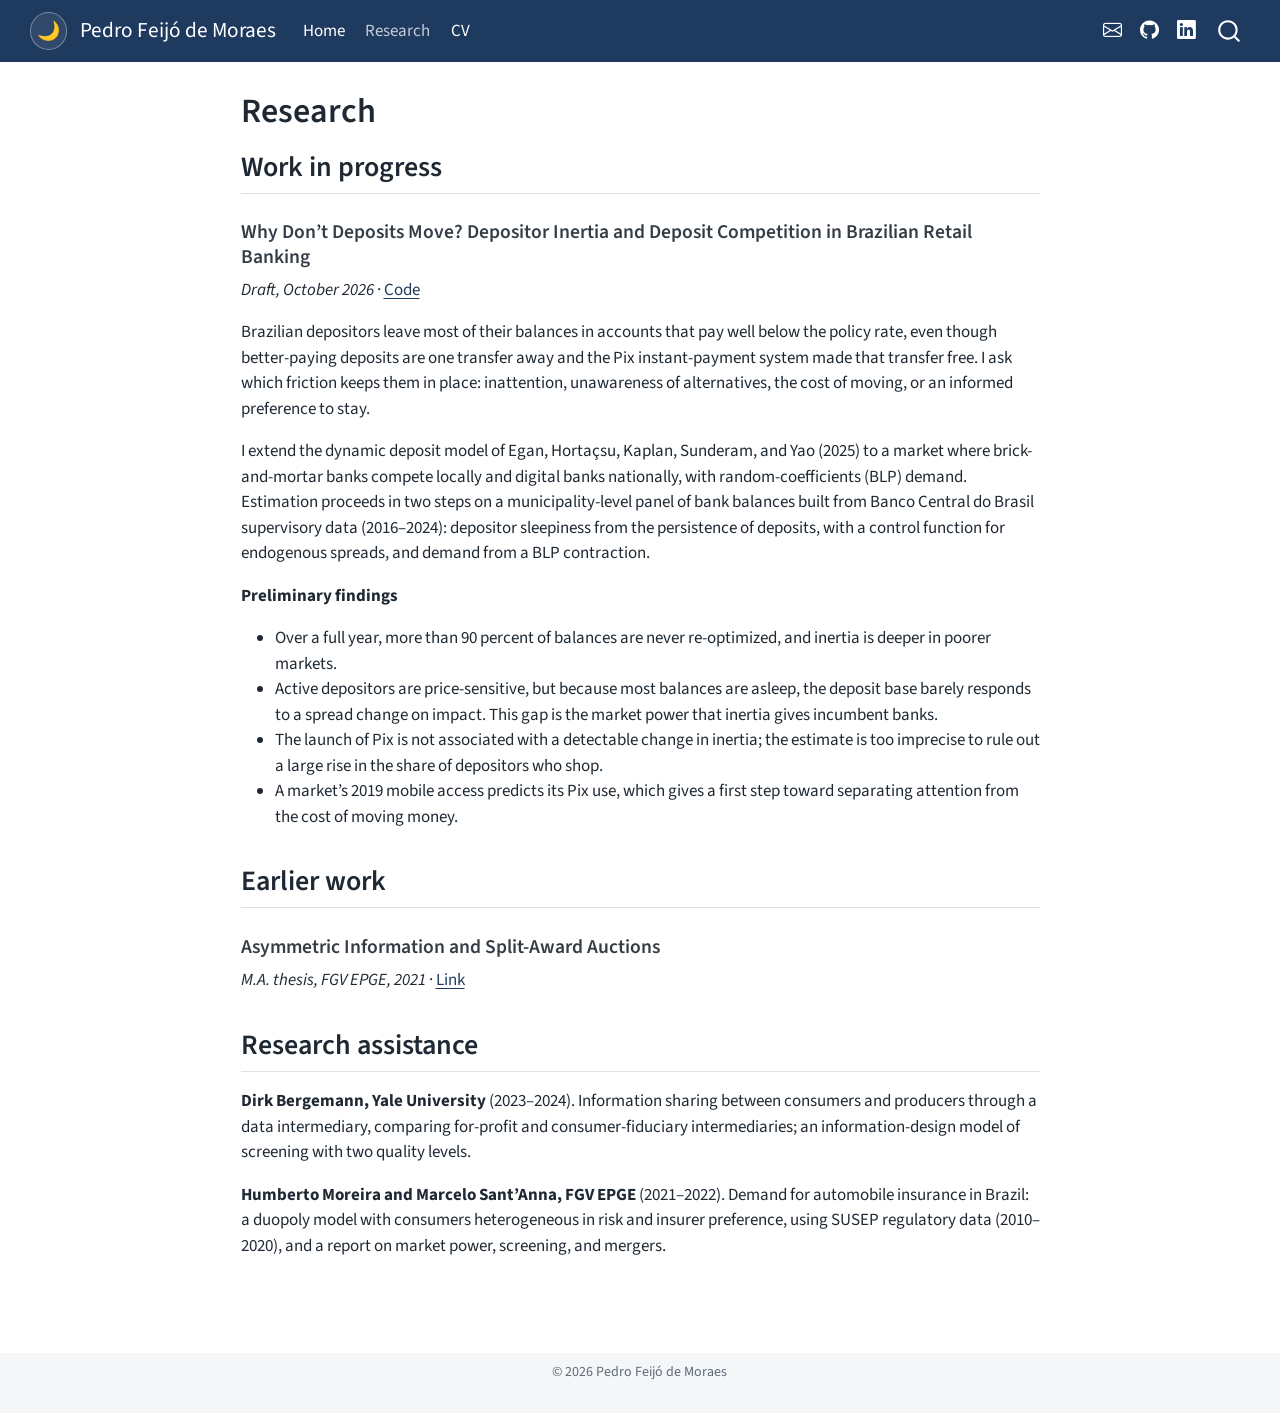
==== commit 191bceee: "Update CV, skills, and research findings" ====
--- a/docs/research.html
+++ b/docs/research.html
@@ -336,9 +336,9 @@
 <p>I extend the dynamic deposit model of Egan, Hortaçsu, Kaplan, Sunderam, and Yao (2025) to a market where brick-and-mortar banks compete locally and digital banks nationally, with random-coefficients (BLP) demand. Estimation proceeds in two steps on a municipality-level panel of bank balances built from Banco Central do Brasil supervisory data (2016–2024): depositor sleepiness from the persistence of deposits, with a control function for endogenous spreads, and demand from a BLP contraction.</p>
 <p><strong>Preliminary findings</strong></p>
 <ul>
-<li>Over a full year, 94.3 percent of balances are never re-optimized (98.6 percent in a given quarter), and inertia is deeper in poorer markets.</li>
-<li>Active depositors’ mean own-price elasticity is −0.46, but because most balances are asleep, the deposit base responds to a spread change on impact with an elasticity of only −0.01. This gap is the market power that inertia gives incumbent banks.</li>
-<li>The launch of Pix is associated with a reduction in the sleepy share of 0.6 percentage points, not distinguishable from zero (95 percent interval [−3.9, 0.2]). The interval is too wide to rule out a large rise in the share of depositors who shop.</li>
+<li>Over a full year, more than 90 percent of balances are never re-optimized, and inertia is deeper in poorer markets.</li>
+<li>Active depositors are price-sensitive, but because most balances are asleep, the deposit base barely responds to a spread change on impact. This gap is the market power that inertia gives incumbent banks.</li>
+<li>The launch of Pix is not associated with a detectable change in inertia; the estimate is too imprecise to rule out a large rise in the share of depositors who shop.</li>
 <li>A market’s 2019 mobile access predicts its Pix use, which gives a first step toward separating attention from the cost of moving money.</li>
 </ul>
 </section>
